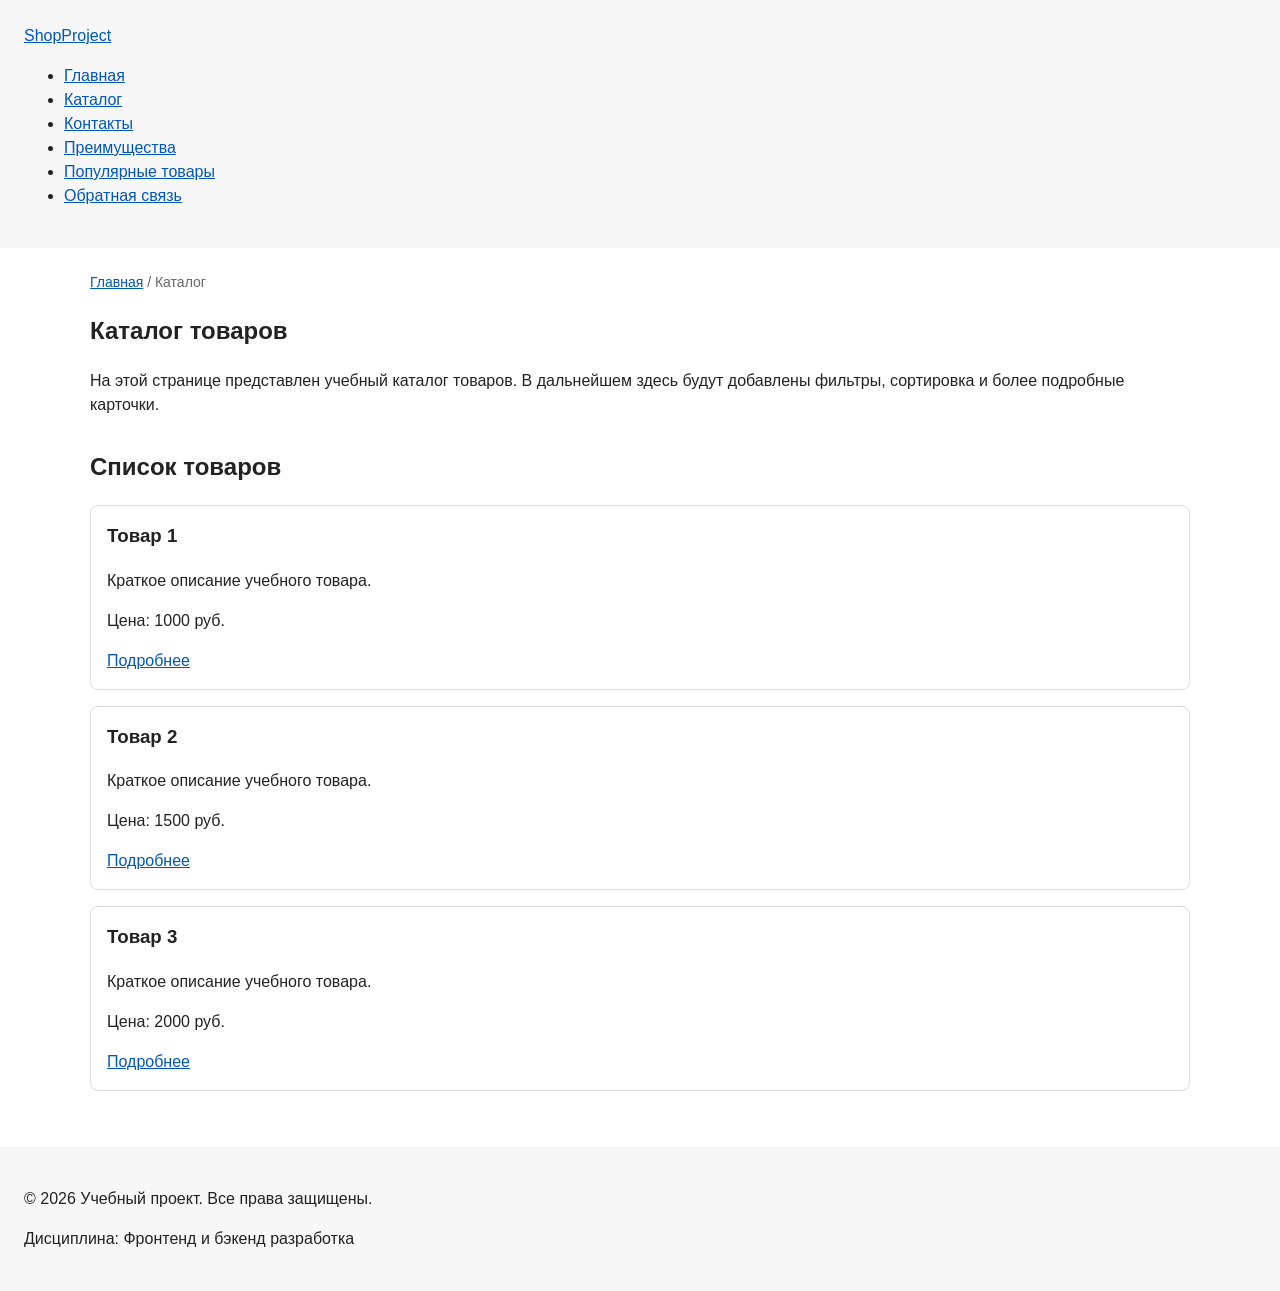
==== catalog.html @ 55931ce2 "feat: add multi-page structure navigation and anchors" ====
<!DOCTYPE html>
<html lang="ru">
<head>
  <meta charset="UTF-8">
  <meta name="viewport" content="width=device-width, initial-scale=1.0">
  <meta name="description" content="Каталог товаров учебного интернет-магазина.">
  <title>Каталог товаров — Учебный интернет-магазин</title>
  <link rel="stylesheet" href="css/style.css">
</head>
<body>
  <header>
    <div class="site-header">
      <a class="site-logo" href="index.html">ShopProject</a>

      <nav class="site-nav" aria-label="Основная навигация">
        <ul class="site-nav__list">
          <li><a href="index.html">Главная</a></li>
          <li><a href="catalog.html">Каталог</a></li>
          <li><a href="contacts.html">Контакты</a></li>
          <li><a href="index.html#advantages">Преимущества</a></li>
          <li><a href="index.html#popular">Популярные товары</a></li>
          <li><a href="index.html#contacts">Обратная связь</a></li>
        </ul>
      </nav>
    </div>
  </header>

  <main>
    <nav class="breadcrumbs" aria-label="Хлебные крошки">
      <a href="index.html">Главная</a>
      <span>Каталог</span>
    </nav>

    <section class="section">
      <h1>Каталог товаров</h1>
      <p>
        На этой странице представлен учебный каталог товаров.
        В дальнейшем здесь будут добавлены фильтры, сортировка и более
        подробные карточки.
      </p>
    </section>

    <section class="section">
      <h2>Список товаров</h2>

      <article class="product-card">
        <h3>Товар 1</h3>
        <p>Краткое описание учебного товара.</p>
        <p>Цена: 1000 руб.</p>
        <a class="button" href="index.html#popular">Подробнее</a>
      </article>

      <article class="product-card">
        <h3>Товар 2</h3>
        <p>Краткое описание учебного товара.</p>
        <p>Цена: 1500 руб.</p>
        <a class="button" href="index.html#popular">Подробнее</a>
      </article>

      <article class="product-card">
        <h3>Товар 3</h3>
        <p>Краткое описание учебного товара.</p>
        <p>Цена: 2000 руб.</p>
        <a class="button" href="index.html#popular">Подробнее</a>
      </article>
    </section>
  </main>

  <footer>
    <p>&copy; 2026 Учебный проект. Все права защищены.</p>
    <p>Дисциплина: Фронтенд и бэкенд разработка</p>
  </footer>
</body>
</html>
---- css/style.css ----
/* ===============================
   1. Переменные проекта
   =============================== */

:root {
  /* Основные цвета проекта */
  --color-bg: #ffffff;
  --color-text: #222222;
  --color-muted: #666666;
  --color-primary: #0057b8;
  --color-primary-dark: #003f86;
  --color-border: #dddddd;
  --color-surface: #f7f7f7;
  --color-surface-accent: #eef5ff;
  --color-danger: #b00020;
  --color-success: #168a2f;
  --color-success-bg: #eefaf0;
  --color-white: #ffffff;

  /* Отступы */
  --space-xs: 4px;
  --space-sm: 8px;
  --space-md: 16px;
  --space-lg: 24px;
  --space-xl: 32px;

  /* Скругления */
  --radius-sm: 6px;
  --radius-md: 8px;
  --radius-lg: 12px;

  /* Размеры */
  --container-width: 1100px;
}

:target {
  outline: 2px dashed var(--color-primary);
  outline-offset: 4px;
}

html {
  scroll-behavior: smooth;
}

/* ===============================
   2. Базовые стили
   =============================== */

* {
  box-sizing: border-box;
}

/*
  Убираем стандартный внешний отступ браузера у body.
  Без этого вокруг страницы может появиться белая рамка.
*/
body {
  margin: 0;
  font-family: Arial, sans-serif;
  line-height: 1.5;
  color: var(--color-text);
  background-color: var(--color-bg);
}

/*
  Задаём внутренние отступы для основных областей страницы.
  Это делает содержимое визуально отделённым от краёв окна браузера.
*/
header,
main,
footer {
  padding: var(--space-lg);
}

/*
  Оформляем шапку страницы.
*/
header {
  background-color: var(--color-surface);
}

/*
  Оформляем подвал страницы тем же фоном,
  чтобы визуально отделить его от основного содержимого.
*/
footer {
  background-color: var(--color-surface);
}

/* ===============================
   3. Общие элементы интерфейса
   =============================== */

a {
  color: var(--color-primary);
}

a:hover {
  color: var(--color-primary-dark);
}

a:focus-visible {
  outline: 2px solid var(--color-primary);
  outline-offset: 3px;
}

button {
  display: inline-block;
  padding: var(--space-sm) var(--space-md);
  color: var(--color-white);
  background-color: var(--color-primary);
  text-decoration: none;
  border: none;
  border-radius: var(--radius-sm);
  cursor: pointer;
}

/*
  Простое состояние наведения для кнопки.
*/
.button:hover {
  background-color: var(--color-primary-dark);
}

.button:focus-visible {
  outline: 2px solid var(--color-primary);
  outline-offset: 3px;
}

.button:disabled {
  opacity: 0.6;
  cursor: not-allowed;
}

/* ===============================
   4. Компоненты страницы
   =============================== */

.hero {
  max-width: var(--container-width);
  margin: 0 auto var(--space-xl);
  padding: var(--space-xl) var(--space-lg);
  background-color: var(--color-surface-accent);
  border-radius: var(--radius-lg);
}

/*
  Общий класс для разделов страницы.
*/
.section {
  max-width: var(--container-width);
  margin: 0 auto var(--space-xl);
}

/*
  Убираем лишний верхний отступ у заголовков разделов.
*/
.section h2 {
  margin-top: 0;
}

/*
  Карточка товара — самостоятельный блок.
  На следующих занятиях карточки будут доработаны и выстроены в сетку.
*/
.product-card {
  margin-bottom: var(--space-md);
  padding: var(--space-md);
  border: 1px solid var(--color-border);
  border-radius: var(--radius-md);
  background-color: var(--color-bg);
}

.product-card:hover {
  border-color: var(--color-primary);
}

.product-card h3 {
  margin-top: 0;
}

.product-card {
  margin-bottom: var(--space-md);
  padding: var(--space-md);
  border: 1px solid var(--color-border);
  border-radius: var(--radius-md);
  background-color: var(--color-bg);
}

.product-card:hover {
  border-color: var(--color-primary);
}

.product-card h3 {
  margin-top: 0;
}

.breadcrumbs {
  max-width: var(--container-width);
  margin: 0 auto var(--space-md);
  font-size: 14px;
  color: var(--color-muted);
}

.breadcrumbs a {
  color: var(--color-primary);
}

.breadcrumbs span::before {
  content: " / ";
  color: var(--color-muted);
}

/* ===============================
   5. Форма и модальное окно
   =============================== */

.order-dialog {
  width: min(100% - 32px, 560px);
  padding: var(--space-lg);
  border: none;
  border-radius: var(--radius-lg);
}

/*
  Затемнение фона за модальным окном.
*/
.order-dialog::backdrop {
  background-color: rgba(0, 0, 0, 0.5);
}

/*
  Поле формы.
  Каждый блок получает нижний отступ.
*/
.form-field {
  margin-bottom: var(--space-md);
}

/*
  Подпись поля.
*/
.form-field label {
  display: block;
  margin-bottom: var(--space-xs);
}

/*
  Основные поля формы.
*/
.form-field input,
.form-field select,
.form-field textarea {
  width: 100%;
  padding: 10px 12px;
  border: 1px solid var(--color-border);
  border-radius: var(--radius-sm);
  font: inherit;
}

/*
  Checkbox не должен занимать всю ширину.
*/
.form-field input[type="checkbox"] {
  width: auto;
}

/*
  Подсказка под полем телефона.
*/
.form-field small {
  display: block;
  margin-top: var(--space-xs);
  color: var(--color-muted);
}

.form-field input:hover,
.form-field select:hover,
.form-field textarea:hover {
  border-color: var(--color-primary);
}

.form-field input:focus-visible,
.form-field select:focus-visible,
.form-field textarea:focus-visible,
.form-actions button:focus-visible {
  outline: 2px solid var(--color-primary);
  outline-offset: 3px;
}

/*
  Подсветка ошибочных полей.
  Атрибут aria-invalid будет добавляться через JavaScript.
*/
[aria-invalid="true"] {
  border-color: var(--color-danger);
}

/*
  Сообщение об успешной отправке.
*/
.success-message {
  max-width: var(--container-width);
  margin: var(--space-lg) auto;
  padding: var(--space-md);
  border-left: 4px solid var(--color-success);
  background-color: var(--color-success-bg);
}
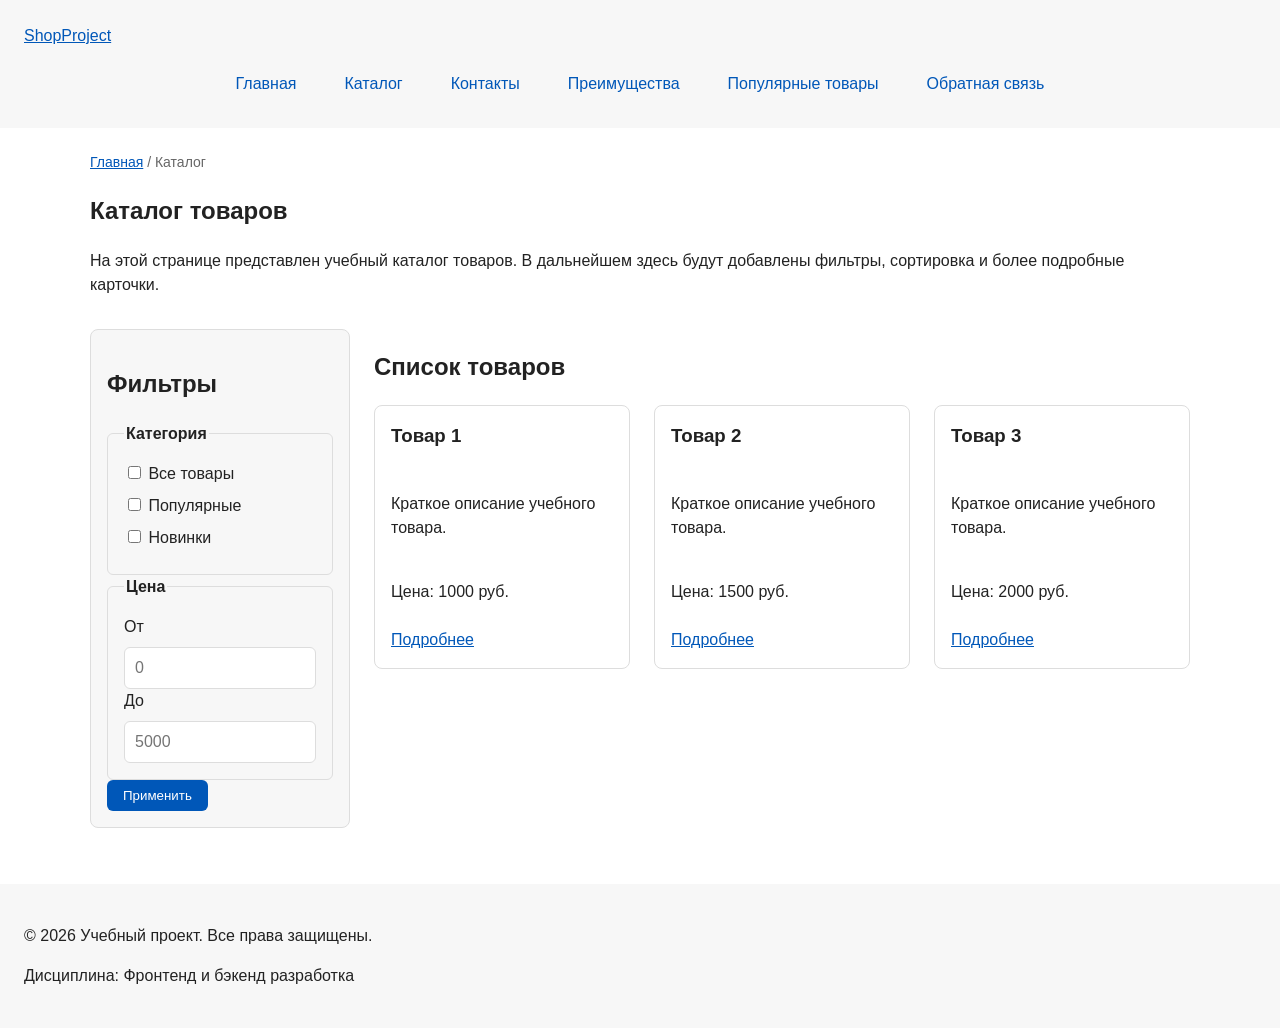
==== commit bc87a1a2: "feat: add flex navigation and grid catalog layout" ====
--- a/catalog.html
+++ b/catalog.html
@@ -40,29 +40,70 @@
       </p>
     </section>
 
-    <section class="section">
-      <h2>Список товаров</h2>
+    <section class="catalog-layout">
+      <aside class="catalog-filters">
+        <h2>Фильтры</h2>
 
-      <article class="product-card">
-        <h3>Товар 1</h3>
-        <p>Краткое описание учебного товара.</p>
-        <p>Цена: 1000 руб.</p>
-        <a class="button" href="index.html#popular">Подробнее</a>
-      </article>
+        <form class="filters-form" action="#" method="get">
+          <fieldset>
+            <legend>Категория</legend>
 
-      <article class="product-card">
-        <h3>Товар 2</h3>
-        <p>Краткое описание учебного товара.</p>
-        <p>Цена: 1500 руб.</p>
-        <a class="button" href="index.html#popular">Подробнее</a>
-      </article>
+            <label>
+              <input type="checkbox" name="category" value="all">
+              Все товары
+            </label>
 
-      <article class="product-card">
-        <h3>Товар 3</h3>
-        <p>Краткое описание учебного товара.</p>
-        <p>Цена: 2000 руб.</p>
-        <a class="button" href="index.html#popular">Подробнее</a>
-      </article>
+            <label>
+              <input type="checkbox" name="category" value="popular">
+              Популярные
+            </label>
+
+            <label>
+              <input type="checkbox" name="category" value="new">
+              Новинки
+            </label>
+          </fieldset>
+
+          <fieldset>
+            <legend>Цена</legend>
+
+            <label for="price-from">От</label>
+            <input id="price-from" name="price-from" type="number" min="0" placeholder="0">
+
+            <label for="price-to">До</label>
+            <input id="price-to" name="price-to" type="number" min="0" placeholder="5000">
+          </fieldset>
+
+          <button class="button" type="submit">Применить</button>
+        </form>
+      </aside>
+
+      <section class="catalog-products">
+        <h2>Список товаров</h2>
+
+        <div class="products-grid">
+          <article class="product-card">
+            <h3>Товар 1</h3>
+            <p>Краткое описание учебного товара.</p>
+            <p>Цена: 1000 руб.</p>
+            <a class="button" href="index.html#popular">Подробнее</a>
+          </article>
+
+          <article class="product-card">
+            <h3>Товар 2</h3>
+            <p>Краткое описание учебного товара.</p>
+            <p>Цена: 1500 руб.</p>
+            <a class="button" href="index.html#popular">Подробнее</a>
+          </article>
+
+          <article class="product-card">
+            <h3>Товар 3</h3>
+            <p>Краткое описание учебного товара.</p>
+            <p>Цена: 2000 руб.</p>
+            <a class="button" href="index.html#popular">Подробнее</a>
+          </article>
+        </div>
+      </section>
     </section>
   </main>
 
--- a/css/style.css
+++ b/css/style.css
@@ -132,6 +132,19 @@
   cursor: not-allowed;
 }
 
+.site-nav__list a {
+  display: inline-block;
+  padding: var(--space-sm) var(--space-md);
+  color: var(--color-primary);
+  text-decoration: none;
+  border-radius: var(--radius-sm);
+}
+
+.site-nav__list a:hover {
+  color: var(--color-white);
+  background-color: var(--color-primary);
+}
+
 /* ===============================
    4. Компоненты страницы
    =============================== */
@@ -144,6 +157,23 @@
   border-radius: var(--radius-lg);
 }
 
+.site-nav__list {
+  display: flex;
+  flex-wrap: wrap;
+  justify-content: center;
+  align-items: center;
+  gap: var(--space-md);
+  padding: 0;
+  margin: var(--space-md) 0 0;
+  list-style: none;
+}
+
+.products-grid {
+  display: grid;
+  grid-template-columns: repeat(3, 1fr);
+  gap: var(--space-lg);
+}
+
 /*
   Общий класс для разделов страницы.
 */
@@ -164,27 +194,19 @@
   На следующих занятиях карточки будут доработаны и выстроены в сетку.
 */
 .product-card {
-  margin-bottom: var(--space-md);
+  display: flex;
+  flex-direction: column;
+  gap: var(--space-sm);
+  margin-bottom: 0;
   padding: var(--space-md);
   border: 1px solid var(--color-border);
   border-radius: var(--radius-md);
   background-color: var(--color-bg);
 }
 
-.product-card:hover {
-  border-color: var(--color-primary);
-}
-
-.product-card h3 {
-  margin-top: 0;
-}
-
-.product-card {
-  margin-bottom: var(--space-md);
-  padding: var(--space-md);
-  border: 1px solid var(--color-border);
-  border-radius: var(--radius-md);
-  background-color: var(--color-bg);
+.product-card .button {
+  margin-top: auto;
+  align-self: flex-start;
 }
 
 .product-card:hover {
@@ -209,6 +231,56 @@
 .breadcrumbs span::before {
   content: " / ";
   color: var(--color-muted);
+}
+
+.catalog-layout {
+  max-width: var(--container-width);
+  margin: 0 auto var(--space-xl);
+  display: grid;
+  grid-template-columns: 260px 1fr;
+  grid-template-areas: "filters products";
+  gap: var(--space-lg);
+}
+
+.catalog-filters {
+  grid-area: filters;
+  padding: var(--space-md);
+  border: 1px solid var(--color-border);
+  border-radius: var(--radius-md);
+  background-color: var(--color-surface);
+}
+
+.catalog-products {
+  grid-area: products;
+}
+
+filters-form {
+  display: grid;
+  gap: var(--space-md);
+}
+
+.filters-form fieldset {
+  margin: 0;
+  padding: var(--space-md);
+  border: 1px solid var(--color-border);
+  border-radius: var(--radius-sm);
+}
+
+.filters-form legend {
+  font-weight: 700;
+}
+
+.filters-form label {
+  display: block;
+  margin-bottom: var(--space-sm);
+}
+
+.filters-form input[type="number"] {
+  width: 100%;
+  padding: 8px 10px;
+  border: 1px solid var(--color-border);
+  border-radius: var(--radius-sm);
+  font: inherit;
 }
 
 /* ===============================
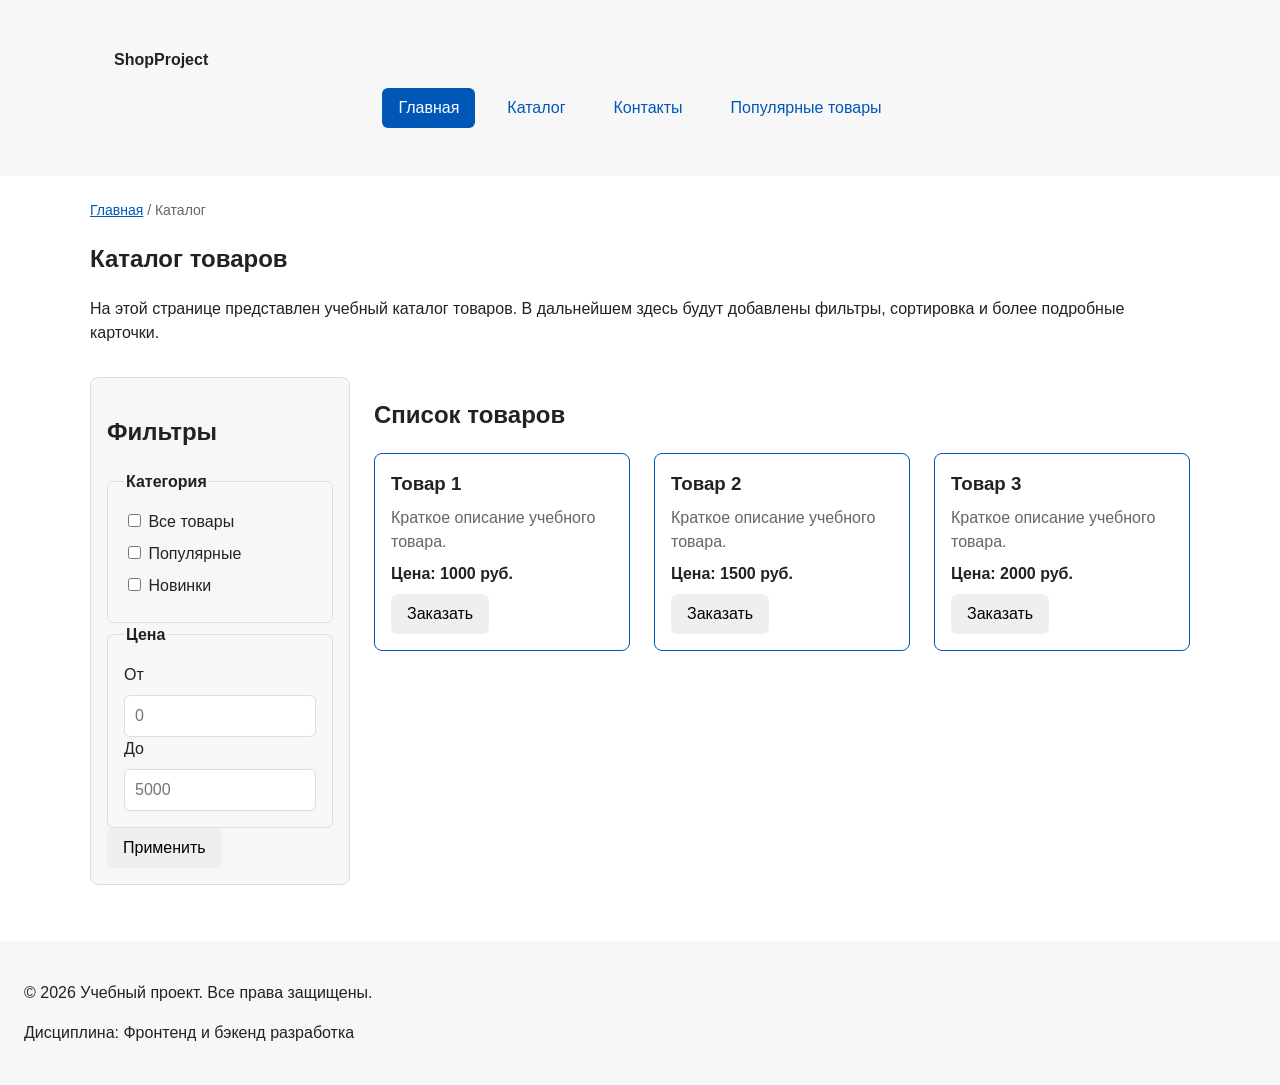
==== commit 5e82c7a8: "refactor: apply BEM naming to CSS classes" ====
--- a/catalog.html
+++ b/catalog.html
@@ -8,18 +8,28 @@
   <link rel="stylesheet" href="css/style.css">
 </head>
 <body>
-  <header>
-    <div class="site-header">
-      <a class="site-logo" href="index.html">ShopProject</a>
+  <header class="site-header">
+    <div class="site-header__inner">
+      <a class="site-header__logo" href="index.html">ShopProject</a>
 
       <nav class="site-nav" aria-label="Основная навигация">
         <ul class="site-nav__list">
-          <li><a href="index.html">Главная</a></li>
-          <li><a href="catalog.html">Каталог</a></li>
-          <li><a href="contacts.html">Контакты</a></li>
-          <li><a href="index.html#advantages">Преимущества</a></li>
-          <li><a href="index.html#popular">Популярные товары</a></li>
-          <li><a href="index.html#contacts">Обратная связь</a></li>
+          <li class="site-nav__item">
+            <a class="site-nav__link site-nav__link--active" href="index.html">
+              Главная
+            </a>
+          </li>
+          <li class="site-nav__item">
+            <a class="site-nav__link" href="catalog.html">Каталог</a>
+          </li>
+          <li class="site-nav__item">
+            <a class="site-nav__link" href="contacts.html">Контакты</a>
+          </li>
+          <li class="site-nav__item">
+            <a class="site-nav__link" href="index.html#popular">
+              Популярные товары
+            </a>
+          </li>
         </ul>
       </nav>
     </div>
@@ -27,9 +37,10 @@
 
   <main>
     <nav class="breadcrumbs" aria-label="Хлебные крошки">
-      <a href="index.html">Главная</a>
-      <span>Каталог</span>
+      <a class="breadcrumbs__link" href="index.html">Главная</a>
+      <span class="breadcrumbs__current">Каталог</span>
     </nav>
+
 
     <section class="section">
       <h1>Каталог товаров</h1>
@@ -82,25 +93,43 @@
         <h2>Список товаров</h2>
 
         <div class="products-grid">
-          <article class="product-card">
-            <h3>Товар 1</h3>
-            <p>Краткое описание учебного товара.</p>
-            <p>Цена: 1000 руб.</p>
-            <a class="button" href="index.html#popular">Подробнее</a>
+          <article class="product-card product-card--featured">
+            <h3 class="product-card__title">Товар 1</h3>
+            <p class="product-card__description">Краткое описание учебного товара.</p>
+            <p class="product-card__price">Цена: 1000 руб.</p>
+            <button
+              class="button product-card__button"
+              type="button"
+              data-product="Товар 1"
+            >
+              Заказать
+            </button>
           </article>
 
-          <article class="product-card">
-            <h3>Товар 2</h3>
-            <p>Краткое описание учебного товара.</p>
-            <p>Цена: 1500 руб.</p>
-            <a class="button" href="index.html#popular">Подробнее</a>
+          <article class="product-card product-card--featured">
+            <h3 class="product-card__title">Товар 2</h3>
+            <p class="product-card__description">Краткое описание учебного товара.</p>
+            <p class="product-card__price">Цена: 1500 руб.</p>
+            <button
+              class="button product-card__button"
+              type="button"
+              data-product="Товар 1"
+            >
+              Заказать
+            </button>
           </article>
 
-          <article class="product-card">
-            <h3>Товар 3</h3>
-            <p>Краткое описание учебного товара.</p>
-            <p>Цена: 2000 руб.</p>
-            <a class="button" href="index.html#popular">Подробнее</a>
+          <article class="product-card product-card--featured">
+            <h3 class="product-card__title">Товар 3</h3>
+            <p class="product-card__description">Краткое описание учебного товара.</p>
+            <p class="product-card__price">Цена: 2000 руб.</p>
+            <button
+              class="button product-card__button"
+              type="button"
+              data-product="Товар 1"
+            >
+              Заказать
+            </button>
           </article>
         </div>
       </section>
--- a/css/style.css
+++ b/css/style.css
@@ -104,22 +104,34 @@
   outline-offset: 3px;
 }
 
-button {
+.button {
   display: inline-block;
   padding: var(--space-sm) var(--space-md);
+  border: none;
+  border-radius: var(--radius-sm);
+  font: inherit;
+  text-decoration: none;
+  cursor: pointer;
+}
+
+.button--primary {
   color: var(--color-white);
   background-color: var(--color-primary);
-  text-decoration: none;
-  border: none;
-  border-radius: var(--radius-sm);
-  cursor: pointer;
-}
-
-/*
-  Простое состояние наведения для кнопки.
-*/
-.button:hover {
+}
+
+.button--primary:hover {
   background-color: var(--color-primary-dark);
+}
+
+.button--secondary {
+  color: var(--color-primary);
+  background-color: transparent;
+  border: 1px solid var(--color-primary);
+}
+
+.button--secondary:hover {
+  color: var(--color-white);
+  background-color: var(--color-primary);
 }
 
 .button:focus-visible {
@@ -127,34 +139,26 @@
   outline-offset: 3px;
 }
 
-.button:disabled {
+.button:disabled,
+.button--disabled {
   opacity: 0.6;
   cursor: not-allowed;
 }
 
-.site-nav__list a {
-  display: inline-block;
-  padding: var(--space-sm) var(--space-md);
-  color: var(--color-primary);
+.site-header {
+  background-color: var(--color-surface);
+}
+
+.site-header__inner {
+  max-width: var(--container-width);
+  margin: 0 auto;
+  padding: var(--space-lg);
+}
+
+.site-header__logo {
+  font-weight: 700;
+  color: var(--color-text);
   text-decoration: none;
-  border-radius: var(--radius-sm);
-}
-
-.site-nav__list a:hover {
-  color: var(--color-white);
-  background-color: var(--color-primary);
-}
-
-/* ===============================
-   4. Компоненты страницы
-   =============================== */
-
-.hero {
-  max-width: var(--container-width);
-  margin: 0 auto var(--space-xl);
-  padding: var(--space-xl) var(--space-lg);
-  background-color: var(--color-surface-accent);
-  border-radius: var(--radius-lg);
 }
 
 .site-nav__list {
@@ -168,6 +172,42 @@
   list-style: none;
 }
 
+.site-nav__link {
+  display: inline-block;
+  padding: var(--space-sm) var(--space-md);
+  color: var(--color-primary);
+  text-decoration: none;
+  border-radius: var(--radius-sm);
+}
+
+.site-nav__link:hover {
+  color: var(--color-white);
+  background-color: var(--color-primary);
+}
+
+.site-nav__link:focus-visible {
+  outline: 2px solid var(--color-primary);
+  outline-offset: 3px;
+}
+
+.site-nav__link--active {
+  color: var(--color-white);
+  background-color: var(--color-primary);
+}
+
+/* ===============================
+   4. Компоненты страницы
+   =============================== */
+
+.hero {
+  max-width: var(--container-width);
+  margin: 0 auto var(--space-xl);
+  padding: var(--space-xl) var(--space-lg);
+  background-color: var(--color-surface-accent);
+  border-radius: var(--radius-lg);
+}
+
+
 .products-grid {
   display: grid;
   grid-template-columns: repeat(3, 1fr);
@@ -197,24 +237,46 @@
   display: flex;
   flex-direction: column;
   gap: var(--space-sm);
-  margin-bottom: 0;
   padding: var(--space-md);
   border: 1px solid var(--color-border);
   border-radius: var(--radius-md);
   background-color: var(--color-bg);
 }
 
-.product-card .button {
+.product-card:hover {
+  border-color: var(--color-primary);
+}
+
+.product-card--featured {
+  border-color: var(--color-primary);
+}
+
+.product-card--discount {
+  border-color: var(--color-danger);
+}
+
+.product-card__title {
+  margin: 0;
+  color: var(--color-text);
+}
+
+.product-card__description {
+  margin: 0;
+  color: var(--color-muted);
+}
+
+.product-card__price {
+  margin: 0;
+  font-weight: 700;
+}
+
+.product-card--discount .product-card__price {
+  color: var(--color-danger);
+}
+
+.product-card__button {
   margin-top: auto;
   align-self: flex-start;
-}
-
-.product-card:hover {
-  border-color: var(--color-primary);
-}
-
-.product-card h3 {
-  margin-top: 0;
 }
 
 .breadcrumbs {
@@ -224,11 +286,11 @@
   color: var(--color-muted);
 }
 
-.breadcrumbs a {
+.breadcrumbs__link {
   color: var(--color-primary);
 }
 
-.breadcrumbs span::before {
+.breadcrumbs__current::before {
   content: " / ";
   color: var(--color-muted);
 }
@@ -287,6 +349,44 @@
    5. Форма и модальное окно
    =============================== */
 
+.order-form__field {
+  margin-bottom: var(--space-md);
+}
+
+.order-form__label {
+  display: block;
+  margin-bottom: var(--space-xs);
+}
+
+.order-form__input,
+.order-form__select,
+.order-form__textarea {
+  width: 100%;
+  padding: 10px 12px;
+  border: 1px solid var(--color-border);
+  border-radius: var(--radius-sm);
+  font: inherit;
+}
+
+.order-form__input:hover,
+.order-form__select:hover,
+.order-form__textarea:hover {
+  border-color: var(--color-primary);
+}
+
+.order-form__input:focus-visible,
+.order-form__select:focus-visible,
+.order-form__textarea:focus-visible {
+  outline: 2px solid var(--color-primary);
+  outline-offset: 3px;
+}
+
+.order-form__actions {
+  display: flex;
+  gap: var(--space-md);
+  margin-top: var(--space-lg);
+}
+
 .order-dialog {
   width: min(100% - 32px, 560px);
   padding: var(--space-lg);
@@ -294,70 +394,12 @@
   border-radius: var(--radius-lg);
 }
 
-/*
-  Затемнение фона за модальным окном.
-*/
 .order-dialog::backdrop {
   background-color: rgba(0, 0, 0, 0.5);
 }
 
-/*
-  Поле формы.
-  Каждый блок получает нижний отступ.
-*/
-.form-field {
-  margin-bottom: var(--space-md);
-}
-
-/*
-  Подпись поля.
-*/
-.form-field label {
-  display: block;
-  margin-bottom: var(--space-xs);
-}
-
-/*
-  Основные поля формы.
-*/
-.form-field input,
-.form-field select,
-.form-field textarea {
-  width: 100%;
-  padding: 10px 12px;
-  border: 1px solid var(--color-border);
-  border-radius: var(--radius-sm);
-  font: inherit;
-}
-
-/*
-  Checkbox не должен занимать всю ширину.
-*/
-.form-field input[type="checkbox"] {
-  width: auto;
-}
-
-/*
-  Подсказка под полем телефона.
-*/
-.form-field small {
-  display: block;
-  margin-top: var(--space-xs);
-  color: var(--color-muted);
-}
-
-.form-field input:hover,
-.form-field select:hover,
-.form-field textarea:hover {
-  border-color: var(--color-primary);
-}
-
-.form-field input:focus-visible,
-.form-field select:focus-visible,
-.form-field textarea:focus-visible,
-.form-actions button:focus-visible {
-  outline: 2px solid var(--color-primary);
-  outline-offset: 3px;
+.order-dialog__title {
+  margin-top: 0;
 }
 
 /*
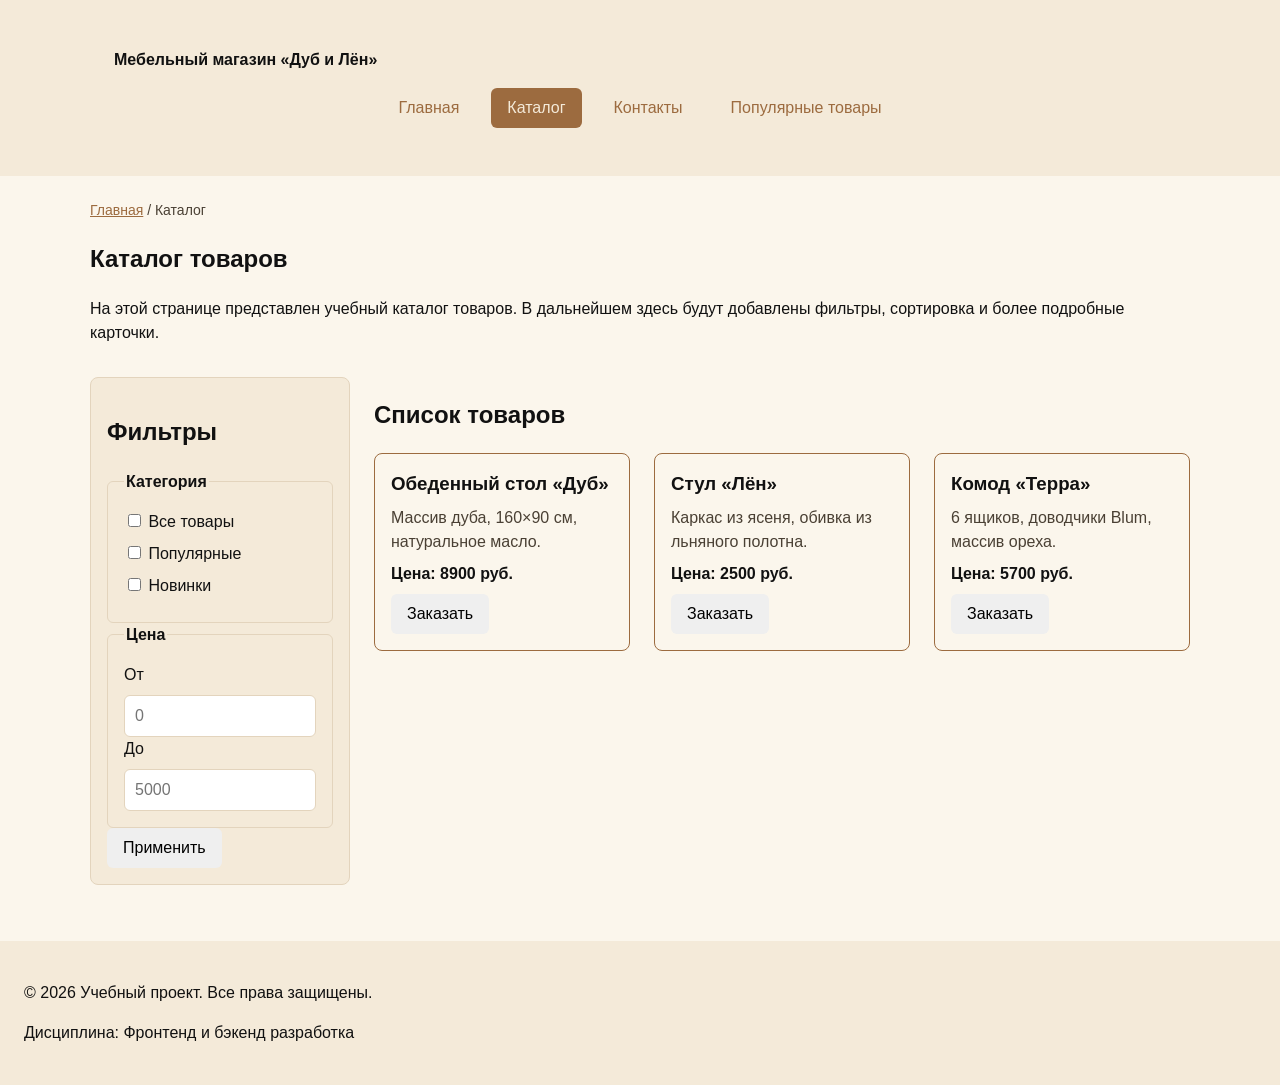
==== commit 695c3942: "fix: prepare HTML CSS project for submission" ====
--- a/catalog.html
+++ b/catalog.html
@@ -4,23 +4,23 @@
   <meta charset="UTF-8">
   <meta name="viewport" content="width=device-width, initial-scale=1.0">
   <meta name="description" content="Каталог товаров учебного интернет-магазина.">
-  <title>Каталог товаров — Учебный интернет-магазин</title>
+  <title>Каталог товаров — Мебельный магазин «Дуб и Лён»</title>
   <link rel="stylesheet" href="css/style.css">
 </head>
 <body>
   <header class="site-header">
     <div class="site-header__inner">
-      <a class="site-header__logo" href="index.html">ShopProject</a>
+      <a class="site-header__logo" href="index.html">Мебельный магазин «Дуб и Лён»</a>
 
       <nav class="site-nav" aria-label="Основная навигация">
         <ul class="site-nav__list">
           <li class="site-nav__item">
-            <a class="site-nav__link site-nav__link--active" href="index.html">
+            <a class="site-nav__link" href="index.html">
               Главная
             </a>
           </li>
           <li class="site-nav__item">
-            <a class="site-nav__link" href="catalog.html">Каталог</a>
+            <a class="site-nav__link site-nav__link--active" href="catalog.html">Каталог</a>
           </li>
           <li class="site-nav__item">
             <a class="site-nav__link" href="contacts.html">Контакты</a>
@@ -94,43 +94,43 @@
 
         <div class="products-grid">
           <article class="product-card product-card--featured">
-            <h3 class="product-card__title">Товар 1</h3>
-            <p class="product-card__description">Краткое описание учебного товара.</p>
-            <p class="product-card__price">Цена: 1000 руб.</p>
-            <button
-              class="button product-card__button"
-              type="button"
-              data-product="Товар 1"
-            >
-              Заказать
-            </button>
+          <h3 class="product-card__title">Обеденный стол «Дуб»</h3>
+          <p class="product-card__description">Массив дуба, 160×90 см, натуральное масло.</p>
+          <p class="product-card__price">Цена: 8900 руб.</p>
+          <button
+            class="button product-card__button"
+            type="button"
+            data-product="Товар 1"
+          >
+            Заказать
+          </button>
           </article>
 
-          <article class="product-card product-card--featured">
-            <h3 class="product-card__title">Товар 2</h3>
-            <p class="product-card__description">Краткое описание учебного товара.</p>
-            <p class="product-card__price">Цена: 1500 руб.</p>
-            <button
-              class="button product-card__button"
-              type="button"
-              data-product="Товар 1"
-            >
-              Заказать
-            </button>
-          </article>
+        <article class="product-card product-card--featured">
+          <h3 class="product-card__title">Стул «Лён»</h3>
+          <p class="product-card__description">Каркас из ясеня, обивка из льняного полотна.</p>
+          <p class="product-card__price">Цена: 2500 руб.</p>
+          <button
+            class="button product-card__button"
+            type="button"
+            data-product="Товар 1"
+          >
+            Заказать
+          </button>
+        </article>
 
-          <article class="product-card product-card--featured">
-            <h3 class="product-card__title">Товар 3</h3>
-            <p class="product-card__description">Краткое описание учебного товара.</p>
-            <p class="product-card__price">Цена: 2000 руб.</p>
-            <button
-              class="button product-card__button"
-              type="button"
-              data-product="Товар 1"
-            >
-              Заказать
-            </button>
-          </article>
+        <article class="product-card product-card--featured">
+          <h3 class="product-card__title">Комод «Терра»</h3>
+          <p class="product-card__description">6 ящиков, доводчики Blum, массив ореха.</p>
+          <p class="product-card__price">Цена: 5700 руб.</p>
+          <button
+            class="button product-card__button"
+            type="button"
+            data-product="Товар 1"
+          >
+            Заказать
+          </button>
+        </article>
         </div>
       </section>
     </section>
--- a/css/style.css
+++ b/css/style.css
@@ -4,18 +4,19 @@
 
 :root {
   /* Основные цвета проекта */
-  --color-bg: #ffffff;
-  --color-text: #222222;
-  --color-muted: #666666;
-  --color-primary: #0057b8;
-  --color-primary-dark: #003f86;
-  --color-border: #dddddd;
-  --color-surface: #f7f7f7;
-  --color-surface-accent: #eef5ff;
-  --color-danger: #b00020;
-  --color-success: #168a2f;
-  --color-success-bg: #eefaf0;
-  --color-white: #ffffff;
+  --color-bg: #fbf6ec;
+  --color-text: #111111;
+  --color-muted: #4a4034;
+  --color-primary: #9c6b3f;
+  --color-primary-dark: #6f4a28;
+  --color-border: #e3d4bd;
+  --color-surface: #f4ead9;
+  --color-surface-accent: #f8efdd;
+  --color-danger: #a3371f;
+  --color-success: #4d7a35;
+  --color-success-bg: #eef4e3;
+  --color-warm-accent: #c8a97a;
+  --color-warm-olive: #8a9464;
 
   /* Отступы */
   --space-xs: 4px;
@@ -181,7 +182,7 @@
 }
 
 .site-nav__link:hover {
-  color: var(--color-white);
+  color: var(--color-surface);
   background-color: var(--color-primary);
 }
 
@@ -191,7 +192,7 @@
 }
 
 .site-nav__link--active {
-  color: var(--color-white);
+  color: var(--color-surface);
   background-color: var(--color-primary);
 }
 
@@ -345,6 +346,127 @@
   font: inherit;
 }
 
+.reviews-list {
+  display: grid;
+  grid-template-columns: repeat(3, 1fr);
+  gap: var(--space-md);
+  padding: 0;
+  margin: 0;
+  list-style: none;
+}
+
+.review-card {
+  display: flex;
+  flex-direction: column;
+  gap: var(--space-sm);
+  padding: var(--space-md);
+  background-color: var(--color-bg);
+  border: 1px solid var(--color-border);
+  border-radius: var(--radius-lg);
+}
+
+.review-card__head {
+  display: flex;
+  align-items: center;
+  gap: var(--space-md);
+}
+
+.review-card__avatar {
+  display: inline-flex;
+  align-items: center;
+  justify-content: center;
+  width: 44px;
+  height: 44px;
+  border-radius: 50%;
+  background-color: var(--color-warm-accent);
+  color: #111111;
+  font-weight: 700;
+  font-size: 18px;
+  flex: 0 0 auto;
+}
+
+.review-card__name {
+  margin: 0;
+  font-weight: 700;
+  color: var(--color-text);
+}
+
+.review-card__date {
+  margin: 0;
+  font-size: 13px;
+  color: var(--color-muted);
+}
+
+.review-card__rating {
+  margin: 0;
+  color: #b8842a;
+  letter-spacing: 0.14em;
+  font-size: 16px;
+}
+
+.review-card__text {
+  margin: 0;
+  color: var(--color-muted);
+  font-size: 15px;
+}
+
+/* ---------- FAQ ---------- */
+
+.faq {
+  display: grid;
+  gap: var(--space-sm);
+  max-width: 860px;
+}
+
+.faq__item {
+  background-color: var(--color-bg);
+  border: 1px solid var(--color-border);
+  border-radius: var(--radius-md);
+  padding: 0 var(--space-md);
+  transition: box-shadow 0.2s ease, border-color 0.2s ease;
+}
+
+.faq__item[open] {
+  border-color: var(--color-primary);
+}
+
+.faq__question {
+  display: flex;
+  align-items: center;
+  justify-content: space-between;
+  gap: var(--space-md);
+  padding: var(--space-md) 0;
+  cursor: pointer;
+  font-weight: 600;
+  font-size: 16px;
+  color: var(--color-text);
+  list-style: none;
+}
+
+.faq__question::-webkit-details-marker {
+  display: none;
+}
+
+.faq__question::after {
+  content: "+";
+  font-size: 22px;
+  line-height: 1;
+  color: var(--color-primary);
+  transition: transform 0.2s ease;
+  flex: 0 0 auto;
+}
+
+.faq__item[open] .faq__question::after {
+  transform: rotate(45deg);
+}
+
+.faq__answer {
+  margin: 0;
+  padding: 0 0 var(--space-md);
+  color: var(--color-muted);
+  font-size: 15px;
+}
+
 /* ===============================
    5. Форма и модальное окно
    =============================== */
